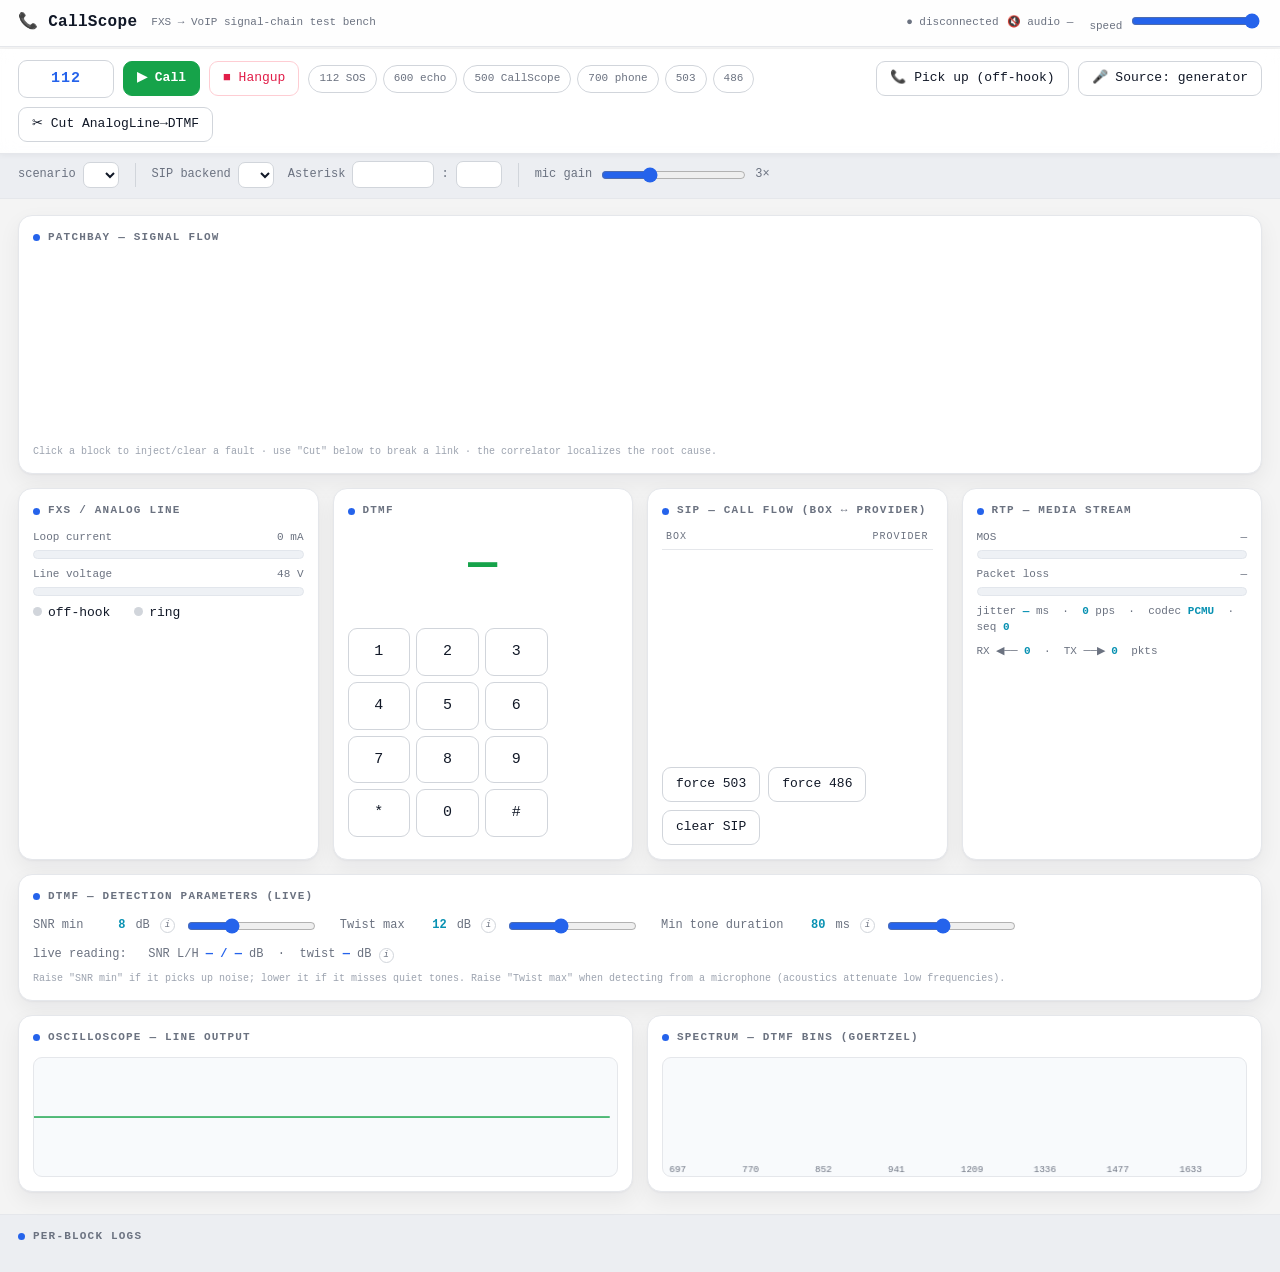
==== frontend/index.html @ cd2bfbfc "Add FastAPI + WebSocket runtime and in-browser dashboard" ====
<!doctype html>
<html lang="en">
<head>
<meta charset="utf-8" />
<meta name="viewport" content="width=device-width, initial-scale=1" />
<title>CallScope — FXS→VoIP Test Bench</title>
<style>
  :root{ /* serv24 palette — light B2B */
    --bg:#f4f4f4; --bg2:#eceef2; --panel:#ffffff; --panel2:#fbfcfd; --line:#e5e7eb;
    --line2:#d1d5db; --txt:#111827; --dim:#6b7280; --accent:#2563eb; --amber:#d97706;
    --red:#e11d48; --cyan:#0891b2; --violet:#7c3aed; --green:#16a34a;
    --glow:0 0 0 3px rgba(37,99,235,.18);
  }
  *{box-sizing:border-box}
  body{margin:0;background:var(--bg);
    color:var(--txt);font:13px/1.45 ui-monospace,Menlo,Consolas,monospace;
    -webkit-font-smoothing:antialiased}
  /* --- header --- */
  header{display:flex;align-items:center;gap:14px;padding:11px 18px;
    background:rgba(255,255,255,.9);backdrop-filter:blur(8px);
    border-bottom:1px solid var(--line);position:sticky;top:0;z-index:40}
  header h1{font-size:16px;margin:0;letter-spacing:.3px;color:var(--txt)}
  header .tag{color:var(--dim);font-size:11px}
  .spacer{flex:1}
  .ctrl{display:flex;gap:8px;align-items:center;flex-wrap:wrap}
  /* --- buttons --- */
  button{background:#fff;color:var(--txt);border:1px solid var(--line2);
    border-radius:9px;padding:7px 13px;cursor:pointer;font:inherit;transition:.15s}
  button:hover{border-color:var(--accent);color:var(--accent);box-shadow:var(--glow);transform:translateY(-1px)}
  button.primary{background:var(--green);border-color:var(--green);color:#fff;font-weight:600}
  button.primary:hover{background:#15803d;border-color:#15803d;color:#fff;box-shadow:0 0 0 3px rgba(22,163,74,.2)}
  button.danger{border-color:#fecdd3;color:var(--red);background:#fff}
  button.danger:hover{background:var(--red);border-color:var(--red);color:#fff;box-shadow:0 0 0 3px rgba(225,29,72,.2)}
  button.on{border-color:var(--red);color:#fff;background:var(--red)}
  /* --- toolbars --- */
  .toolbar{display:flex;align-items:center;gap:9px;flex-wrap:wrap;
    padding:11px 18px;background:rgba(255,255,255,.92);border-bottom:1px solid var(--line);
    position:sticky;top:49px;z-index:35;backdrop-filter:blur(8px);box-shadow:0 1px 6px rgba(17,24,39,.05)}
  .setupbar{display:flex;align-items:center;gap:14px;flex-wrap:wrap;
    padding:8px 18px;border-bottom:1px solid var(--line);background:var(--bg2);color:var(--dim);font-size:12px}
  .dialin{width:96px;background:#fff;border:1px solid var(--line2);border-radius:9px;
    color:var(--accent);font:inherit;font-weight:700;font-size:15px;letter-spacing:1px;text-align:center;padding:7px 8px}
  .dialin:focus{outline:none;border-color:var(--accent);box-shadow:var(--glow)}
  .chips{display:flex;gap:6px;flex-wrap:wrap}
  .chip{padding:5px 10px;font-size:11px;border-radius:20px;background:#fff;
    border:1px solid var(--line2);color:var(--dim)}
  .chip:hover{color:var(--accent);border-color:var(--accent);box-shadow:var(--glow);transform:translateY(-1px)}
  .vsep{width:1px;height:24px;background:var(--line2);margin:0 2px}
  .setupbar label{display:flex;align-items:center;gap:7px}
  .setupbar select,.setupbar input{background:#fff;border:1px solid var(--line2);
    border-radius:7px;color:var(--txt);font:inherit;font-size:12px;padding:4px 7px}
  /* --- layout --- */
  .wrap{display:grid;grid-template-columns:1fr 1fr;gap:14px;padding:16px 18px;max-width:none;margin:0}
  .full{grid-column:1/3}
  /* a half-width grid cell holding two quarter-width cards side by side */
  .duo{display:grid;grid-template-columns:1fr 1fr;gap:14px;align-items:stretch}
  .card{background:var(--panel);border:1px solid var(--line);
    border-radius:14px;padding:14px;box-shadow:0 1px 2px rgba(17,24,39,.04),0 8px 22px rgba(17,24,39,.06)}
  .card:hover{border-color:var(--line2)}
  .card h2{margin:0 0 11px;font-size:11px;text-transform:uppercase;letter-spacing:1.2px;color:var(--dim);
    display:flex;align-items:center;gap:8px}
  .card h2::before{content:"";width:7px;height:7px;border-radius:50%;background:var(--accent)}
  /* patchbay */
  #bay{position:relative;height:180px}
  svg{position:absolute;inset:0;width:100%;height:100%}
  .node{position:absolute;transform:translate(-50%,-50%);width:110px;text-align:center}
  .node .plane{font-size:9px;color:var(--violet);text-transform:uppercase;letter-spacing:1px;margin-top:2px}
  #node-SIP .box{border-color:var(--violet)}
  .node .box{border:1px solid var(--line2);border-radius:11px;padding:11px 6px;
    background:linear-gradient(180deg,#ffffff,#f7f9fc);box-shadow:0 4px 12px rgba(17,24,39,.07);transition:.2s}
  .node .name{font-size:12px;color:var(--txt)}
  .node .dot{width:8px;height:8px;border-radius:50%;background:#c3cad6;display:inline-block;margin-right:6px;vertical-align:middle}
  .node.green .dot{background:var(--green);box-shadow:0 0 0 3px rgba(22,163,74,.18)}
  .node.amber .dot{background:var(--amber);box-shadow:0 0 0 3px rgba(217,119,6,.18)}
  .node.red .dot{background:var(--red);box-shadow:0 0 0 3px rgba(225,29,72,.18)}
  .node.red .box{border-color:var(--red)}
  .node .sub{color:var(--dim);font-size:10px;margin-top:4px;height:12px}
  /* gauges */
  .gauge{margin:8px 0}
  .gauge .lab{display:flex;justify-content:space-between;color:var(--dim);font-size:11px}
  .bar{height:9px;background:#eef1f5;border:1px solid #e2e6ec;border-radius:6px;overflow:hidden;margin-top:4px}
  .bar i{display:block;height:100%;background:linear-gradient(90deg,var(--accent),var(--green));width:0;transition:.1s}
  .led{display:inline-block;width:9px;height:9px;border-radius:50%;background:#d1d5db;margin-right:6px}
  .led.on{background:var(--green);box-shadow:0 0 0 3px rgba(22,163,74,.18)}
  /* keypad */
  .pad{display:grid;grid-template-columns:repeat(3,1fr);gap:6px;max-width:200px}
  .pad button{padding:12px 0;font-size:15px}
  .pad button.lit{border-color:var(--accent);color:var(--accent);background:#eff5ff;box-shadow:var(--glow)}
  .digit{font-size:48px;font-weight:700;text-align:center;color:var(--green);min-height:58px}
  .dialed{text-align:center;color:var(--accent);font-size:15px;min-height:20px;letter-spacing:3px;margin-bottom:8px}
  canvas{width:100%;height:120px;display:block;background:#f8fafc;border:1px solid #e5e7eb;border-radius:9px}
  /* per-block logs */
  .logsfooter{padding:14px 18px 18px;margin-top:6px;border-top:1px solid var(--line);background:var(--bg2)}
  .logsfooter>h2{margin:0 0 10px;font-size:11px;text-transform:uppercase;letter-spacing:1.2px;
    color:var(--dim);display:flex;align-items:center;gap:8px}
  .logsfooter>h2::before{content:"";width:7px;height:7px;border-radius:50%;background:var(--accent)}
  .blogs{display:grid;grid-auto-flow:column;grid-auto-columns:1fr;gap:8px}
  .blog{display:flex;flex-direction:column;background:#fff;border:1px solid var(--line);
    border-radius:9px;padding:7px}
  .blog h3{margin:0 0 5px;font-size:10px;text-transform:uppercase;letter-spacing:.5px;
    color:var(--accent);border-bottom:1px solid var(--line);padding-bottom:4px}
  .blog .body{height:108px;overflow:auto;font-size:10px}
  .blog .row{display:flex;flex-wrap:wrap;gap:4px;padding:2px 0;border-bottom:1px solid #f0f2f5;line-height:1.3}
  .sev-info{color:var(--cyan)} .sev-warn{color:var(--amber)} .sev-error{color:var(--red)}
  .pill{color:var(--dim)}
  input[type=range]{accent-color:var(--accent)}
  .prm{display:flex;flex-direction:column;gap:10px}
  .prm label{display:flex;align-items:center;gap:10px;color:var(--dim);font-size:12px}
  .prm label b{color:var(--cyan);min-width:32px;text-align:right}
  .prm input[type=range]{flex:1}
  .live{margin-top:10px;color:var(--dim);font-size:12px}
  .live b{color:var(--accent)}
  .hint{margin-top:8px;color:#9ca3af;font-size:10px;line-height:1.5}
  .info{display:inline-flex;align-items:center;justify-content:center;width:15px;height:15px;
    flex:0 0 auto;border:1px solid var(--line2);border-radius:50%;color:var(--dim);font-size:9px;
    font-style:italic;cursor:help;position:relative}
  .info:hover{color:var(--accent);border-color:var(--accent)}
  .info:hover::after{content:attr(data-tip);position:absolute;left:22px;top:-6px;width:260px;
    background:#111827;border:1px solid #1f2937;border-radius:8px;padding:9px 11px;
    color:#f3f4f6;font-size:11px;line-height:1.55;font-weight:400;font-style:normal;
    z-index:30;box-shadow:0 10px 28px rgba(17,24,39,.28);white-space:normal}
  .rootcause{margin-top:10px;padding:8px 12px;border-radius:8px;border:1px solid #fecdd3;
    background:rgba(225,29,72,.07);font-size:12px;display:none}
  .rootcause.show{display:block}
  .rootcause b{color:var(--red)}
  .rootcause .cons{color:var(--dim);font-size:11px;margin-top:3px}
  .node .box{cursor:pointer}
  .node.faulted .box{border-color:var(--amber);box-shadow:0 0 0 3px rgba(217,119,6,.18)}
  .node.faulted .sub{color:var(--amber)}
  .fmenu{position:absolute;z-index:50;background:#fff;border:1px solid var(--line2);
    border-radius:8px;padding:6px;min-width:160px;box-shadow:0 10px 30px rgba(17,24,39,.18)}
  .fmenu div{padding:6px 9px;border-radius:6px;cursor:pointer;font-size:12px;color:var(--txt)}
  .fmenu div:hover{background:#eff5ff;color:var(--accent)}
  .fmenu .hdr,.fmenu .hdr:hover{color:var(--dim);font-size:10px;cursor:default;background:none;
    text-transform:uppercase;letter-spacing:1px}
  .cnt{color:var(--amber)}
  .ts{font-family:ui-monospace,monospace;font-size:10px;white-space:nowrap;flex:0 0 auto;opacity:.85}
  .ladhdr{display:flex;justify-content:space-between;color:var(--dim);font-size:10px;
    padding:0 4px;text-transform:uppercase;letter-spacing:1px}
  .ladder{height:210px;overflow:auto;border-top:1px solid var(--line);margin-top:4px;padding-top:6px}
  .ladder .m{margin:5px 0;font-size:12px}
  .ladder .m .dt{font-size:10px;color:var(--dim);opacity:.85;margin-top:1px;font-family:ui-monospace,monospace}
  .ladder .c1{color:var(--dim)} .ladder .c2{color:var(--accent)} .ladder .c45{color:var(--red)}
  .rtpmeta{margin-top:8px;color:var(--dim);font-size:11px}
  .rtpmeta b{color:var(--cyan)}
</style>
</head>
<body>
<header>
  <h1>📞 CallScope</h1><span class="tag">FXS → VoIP signal-chain test bench</span>
  <span class="spacer"></span>
  <div class="ctrl">
    <span class="tag" id="conn">● connecting…</span>
    <span class="tag" id="audio">🔇 audio —</span>
    <span class="tag" id="sipmode"></span>
    <label class="tag">speed <input id="rt" type="range" min="0.1" max="1" step="0.1" value="1"></label>
  </div>
</header>

<div class="toolbar">
  <input id="dialnum" class="dialin" value="112" maxlength="7" title="number to dial — press Enter or Call"
    onkeydown="if(event.key==='Enter')callNumber()">
  <button class="primary" onclick="callNumber()">▶ Call</button>
  <button class="danger" onclick="send({cmd:'hangup'})">■ Hangup</button>
  <div class="chips">
    <button class="chip" onclick="qd('112')">112 SOS</button>
    <button class="chip" onclick="qd('600')">600 echo</button>
    <button class="chip" onclick="qd('500')">500 CallScope</button>
    <button class="chip" onclick="qd('700')">700 phone</button>
    <button class="chip" onclick="qd('503')">503</button>
    <button class="chip" onclick="qd('486')">486</button>
  </div>
  <span class="spacer"></span>
  <button id="hookbtn" onclick="toggleHook()">📞 Pick up (off-hook)</button>
  <button id="micbtn" onclick="toggleMic()">🎤 Source: generator</button>
  <button id="cutbtn" onclick="toggleCut()">✂ Cut AnalogLine→DTMF</button>
</div>

<div class="setupbar">
  <label>scenario
    <select id="scenario" onchange="send({cmd:'set_scenario',args:{name:this.value}})"></select></label>
  <span class="vsep"></span>
  <label>SIP backend
    <select id="sipbackend" onchange="applySipMode()"></select></label>
  <label title="Asterisk host and port the native/baresip backends dial. The bundled container is 127.0.0.1:5062.">Asterisk
    <input id="siphost" size="9" onchange="applySipMode()">:<input id="sipport" size="4" onchange="applySipMode()"></label>
  <span class="vsep"></span>
  <label title="Microphone gain for the live call (mic sent as RTP). Speech is naturally low-level — boost if the far end is too quiet.">mic gain
    <input id="micgain" type="range" min="1" max="8" step="0.5" value="3"
      oninput="send({cmd:'set_mic_gain',args:{value:+this.value}});document.getElementById('micgainv').textContent=this.value+'×'">
    <span id="micgainv">3×</span></label>
</div>

<div class="wrap">
  <div class="card full">
    <h2>Patchbay — signal flow</h2>
    <div id="bay">
      <svg id="edges"></svg>
      <!-- nodes injected -->
    </div>
    <div class="rootcause" id="rootcause"></div>
    <div class="hint">Click a block to inject/clear a fault · use "Cut" below to break a link · the correlator localizes the root cause.</div>
  </div>

  <div class="duo">
    <div class="card">
      <h2>FXS / Analog line</h2>
      <div class="gauge"><div class="lab"><span>Loop current</span><span id="loopv">0 mA</span></div>
        <div class="bar"><i id="loopbar"></i></div></div>
      <div class="gauge"><div class="lab"><span>Line voltage</span><span id="linev">48 V</span></div>
        <div class="bar"><i id="linebar"></i></div></div>
      <div style="margin-top:8px"><span class="led" id="hook"></span>off-hook
        <span class="led" id="ring" style="margin-left:16px"></span>ring</div>
    </div>
    <div class="card">
      <h2>DTMF</h2>
      <div class="digit" id="digit">—</div>
      <div class="dialed" id="dialed"></div>
      <div class="pad" id="pad"></div>
    </div>
  </div>

  <div class="duo">
    <div class="card">
      <h2>SIP — call flow (Box ↔ Provider)</h2>
      <div class="ladhdr"><span>Box</span><span>Provider</span></div>
      <div id="ladder" class="ladder"></div>
      <div class="ctrl" style="margin-top:8px">
        <button onclick="send({cmd:'inject_fault',args:{block:'SIP',type:'sip_503'}})">force 503</button>
        <button onclick="send({cmd:'inject_fault',args:{block:'SIP',type:'sip_486'}})">force 486</button>
        <button onclick="send({cmd:'clear_fault',args:{block:'SIP'}})">clear SIP</button>
      </div>
    </div>
    <div class="card">
      <h2>RTP — media stream</h2>
      <div class="rtpgrid">
        <div class="gauge"><div class="lab"><span>MOS</span><span id="rtp_mos">—</span></div>
          <div class="bar"><i id="rtp_mosbar"></i></div></div>
        <div class="gauge"><div class="lab"><span>Packet loss</span><span id="rtp_loss">—</span></div>
          <div class="bar"><i id="rtp_lossbar" style="background:linear-gradient(90deg,#d97706,#e11d48)"></i></div></div>
        <div class="rtpmeta">jitter <b id="rtp_jit">—</b> ms &nbsp;·&nbsp; <b id="rtp_pps">0</b> pps
          &nbsp;·&nbsp; codec <b id="rtp_pt">PCMU</b> &nbsp;·&nbsp; seq <b id="rtp_seq">0</b></div>
        <div class="rtpmeta" title="RTP packets received from / sent to the far end (downlink / uplink)">
          RX ◀── <b id="rtp_rx">0</b> &nbsp;·&nbsp; TX ──▶ <b id="rtp_tx">0</b> &nbsp;pkts</div>
      </div>
    </div>
  </div>

  <div class="card full">
    <h2>DTMF — detection parameters (live)</h2>
    <div class="prm" style="flex-direction:row;flex-wrap:wrap;gap:22px">
      <label>SNR min <b id="v_snr">8</b> dB
        <span class="info" data-tip="How far each tone must stand out above the background (the mean energy of the other frequency bins), in dB. Higher = ignores more noise but may miss weak tones; lower = catches quiet tones but risks false digits. Tip: read the live SNR of a real tone and set this a few dB below it.">i</span>
        <input id="p_snr" type="range" min="2" max="20" step="0.5" value="8"></label>
      <label>Twist max <b id="v_tw">12</b> dB
        <span class="info" data-tip="Twist = level difference (dB) between the high-group and low-group tone of a DTMF pair. Microphones and small speakers weaken the low tones, so mic input shows high twist. Raise this to tolerate it; too high accepts malformed tones. Network spec ≈ 8 dB.">i</span>
        <input id="p_tw" type="range" min="4" max="24" step="0.5" value="12"></label>
      <label>Min tone duration <b id="v_mt">80</b> ms
        <span class="info" data-tip="How long a tone must stay stable on the SAME digit before it is accepted (ms). Higher rejects brief noise glitches → far fewer false digits, but you must hold each key longer. ~100 ms matches a real dialer; 40 ms is the ITU receiver floor.">i</span>
        <input id="p_mt" type="range" min="20" max="160" step="10" value="80"></label>
    </div>
    <div class="live">live reading: &nbsp; SNR L/H <b id="l_snr">— / —</b> dB
      &nbsp;·&nbsp; twist <b id="l_tw">—</b> dB
      <span class="info" data-tip="Live measurement of the current window. SNR L/H = how far the low- and high-group peaks rise above the background. twist = level imbalance between them. Use these numbers to choose the thresholds above.">i</span></div>
    <div class="hint">Raise "SNR min" if it picks up noise; lower it if it misses quiet tones.
      Raise "Twist max" when detecting from a microphone (acoustics attenuate low frequencies).</div>
  </div>

  <div class="card">
    <h2>Oscilloscope — line output</h2>
    <canvas id="scope" width="560" height="120"></canvas>
  </div>

  <div class="card">
    <h2>Spectrum — DTMF bins (Goertzel)</h2>
    <canvas id="spec" width="560" height="120"></canvas>
  </div>

</div>

<div class="logsfooter">
  <h2>Per-block logs</h2>
  <div id="blogs" class="blogs"></div>
</div>

<script>
// topology comes from the backend (hello.topology) — nothing hard-wired here
let NODES=[], POS={}, MEDIA_EDGES=[], CTRL_EDGES=[];
const KEYS=["1","2","3","4","5","6","7","8","9","*","0","#"];
const LOWF=[697,770,852,941], HIGHF=[1209,1336,1477,1633], FREQS=[...LOWF,...HIGHF];

let ws, cut=false;
let edgeAct={};
let spectrum={}; FREQS.forEach(f=>spectrum[f]=0);
let scopeWave=new Array(80).fill(0);

// build keypad
const pad=document.getElementById('pad');
KEYS.forEach(k=>{const b=document.createElement('button');b.textContent=k;b.dataset.k=k;
  b.onclick=()=>send({cmd:'press_digit',args:{digit:k}});pad.appendChild(b);});

// build the two-plane patchbay + per-block logs from the backend topology (once)
const bay=document.getElementById('bay');
const blogs=document.getElementById('blogs');
let builtPatchbay=false;
function buildPatchbay(topo){
  if(builtPatchbay||!topo)return; builtPatchbay=true;
  NODES=topo.nodes.map(n=>n.name);
  POS={}; topo.nodes.forEach(n=>POS[n.name]={x:n.x,y:n.y,plane:n.plane});
  MEDIA_EDGES=topo.media_edges.map(e=>[e.from,e.to,e.drive]);
  CTRL_EDGES=topo.ctrl_edges.map(e=>[e.from,e.to,e.drive]);
  edgeAct={}; [...MEDIA_EDGES,...CTRL_EDGES].forEach(([a,b,d])=>{if(d&&!edgeAct[d])edgeAct[d]={level:0,phase:0,connected:true};});
  topo.nodes.forEach(n=>{const d=document.createElement('div');d.className='node green';d.id='node-'+n.name;
    d.style.left=(n.x*100)+'%'; d.style.top=(n.y*100)+'%';
    const tag=n.plane==='control'?'<div class="plane">control</div>':'';
    d.innerHTML=`<div class="box"><span class="dot"></span><span class="name">${n.name}</span></div>${tag}<div class="sub" id="sub-${n.name}"></div>`;
    bay.appendChild(d); d.querySelector('.box').onclick=(ev)=>openFaultMenu(n.name,ev);});
  NODES.forEach(n=>{const c=document.createElement('div');c.className='blog';
    c.innerHTML=`<h3>${n}</h3><div class="body" id="blog-${n}"></div>`;blogs.appendChild(c);});
}
let curWall=null;                       // wall-clock (epoch s) of the event being handled
function fmtTime(w){
  const d=w?new Date(w*1000):new Date(), p=(n,l=2)=>String(n).padStart(l,'0');
  return p(d.getHours())+':'+p(d.getMinutes())+':'+p(d.getSeconds())+'.'+p(d.getMilliseconds(),3);
}
function routeBlock(b){return b && b.indexOf('→')>=0 ? b.split('→')[0] : b;}
function blockLog(block,code,msg,sev){
  const body=document.getElementById('blog-'+routeBlock(block));
  if(!body)return;
  const r=document.createElement('div');r.className='row';
  r.innerHTML=`<span class="pill ts">${fmtTime(curWall)}</span>`+
    `<span class="sev-${sev||'info'}">${code}</span><span>${msg||''}</span>`;
  body.prepend(r);                       // every event is its own timestamped line — no collapsing
  while(body.children.length>200)body.removeChild(body.lastChild);
}

// --- fault injection menu ---  (labels come from the backend per block)
let blockFaults={}, activeFaults={}, faultLabel={};
function openFaultMenu(block,ev){
  closeFaultMenu();
  const list=blockFaults[block]||[];
  const m=document.createElement('div');m.className='fmenu';m.id='fmenu';
  let html=`<div class="hdr">${block} — inject fault</div>`;
  if(!list.length)html+=`<div class="hdr">no faults for this block</div>`;
  list.forEach(f=>html+=`<div data-f="${f.type}">${f.label}</div>`);
  html+=`<div data-f="__clear" style="color:var(--accent)">✓ clear fault</div>`;
  m.innerHTML=html;
  m.style.left=Math.min(ev.pageX,innerWidth-180)+'px';m.style.top=ev.pageY+'px';
  document.body.appendChild(m);
  m.querySelectorAll('[data-f]').forEach(el=>el.onclick=()=>{
    const f=el.dataset.f;
    if(f==='__clear')send({cmd:'clear_fault',args:{block}});
    else send({cmd:'inject_fault',args:{block,type:f}});
    closeFaultMenu();});
  ev.stopPropagation();
}
function closeFaultMenu(){const m=document.getElementById('fmenu');if(m)m.remove();}
document.addEventListener('click',closeFaultMenu);

function updateFaultBadges(){NODES.forEach(n=>{const el=document.getElementById('node-'+n);if(!el)return;
  el.classList.toggle('faulted',!!activeFaults[n]);
  const sub=document.getElementById('sub-'+n);
  if(sub)sub.textContent=activeFaults[n]?('⚠ '+(faultLabel[activeFaults[n]]||activeFaults[n])):'';});}

// --- SIP ladder + RTP ---
function appendSip(m){
  const lad=document.getElementById('ladder');
  if(m.code==='INVITE'&&!/authenticated/.test(m.label))lad.innerHTML=''; // new call -> reset (not the auth retry)
  const cls=/^2/.test(m.code)?'c2':(/^[45]/.test(m.code)?'c45':'c1');
  const r=document.createElement('div');r.className='m';
  r.style.textAlign=m.dir==='out'?'left':'right';
  const a=m.dir==='out'?'──▶':'◀──';
  const head=m.dir==='out'?'Box '+a+' ':' '+a+' Provider';
  const det=m.detail?`<div class="dt">${String(m.detail).replace(/</g,'&lt;').replace(/>/g,'&gt;')}</div>`:'';
  r.innerHTML=`<span class="${cls}">${head} <b>${m.label}</b></span>${det}`;
  lad.appendChild(r);lad.scrollTop=lad.scrollHeight;
}
function updateRtp(s){
  if(!s)return;
  const mos=s.mos, loss=s.loss_pct||0;
  document.getElementById('rtp_mos').textContent=(mos==null||!s.audio)?'—':mos.toFixed(2);
  const mb=document.getElementById('rtp_mosbar');
  mb.style.width=(mos&&s.audio)?(mos/4.4*100)+'%':'0%';
  mb.style.background=mos>=4?'linear-gradient(90deg,#2563eb,#16a34a)':(mos>=3.5?'#d97706':'#e11d48');
  document.getElementById('rtp_loss').textContent=s.audio?loss.toFixed(1)+'%':'—';
  document.getElementById('rtp_lossbar').style.width=Math.min(loss*5,100)+'%';
  document.getElementById('rtp_jit').textContent=s.audio?(s.jitter_ms||0).toFixed(0):'—';
  document.getElementById('rtp_pps').textContent=s.pps||0;
  document.getElementById('rtp_pt').textContent=s.pt===0?'PCMU':s.pt;
  document.getElementById('rtp_seq').textContent=s.seq||0;
  const rx=document.getElementById('rtp_rx'),tx=document.getElementById('rtp_tx');
  if(rx)rx.textContent=s.received||0; if(tx)tx.textContent=s.sent||0;
}

function updateRootcause(d){const el=document.getElementById('rootcause');
  if(!d||d.cleared){el.classList.remove('show');el.innerHTML='';return;}
  el.classList.add('show');
  el.innerHTML=`<b>ROOT CAUSE</b> — ${d.root_block}: ${d.summary}`+
    (d.consequences&&d.consequences.length?`<div class="cons">downstream: ${d.consequences.join(', ')}</div>`:'');}

function drawEdges(){
  const svg=document.getElementById('edges');const W=bay.clientWidth,H=bay.clientHeight;
  const X=n=>POS[n].x*W, Y=n=>POS[n].y*H;
  let s='';
  // media plane (solid, animated tokens)
  MEDIA_EDGES.forEach(([a,b,ek])=>{
    const e=edgeAct[ek]||{connected:true,level:0,phase:0};
    const x1=X(a),y1=Y(a),x2=X(b),y2=Y(b);
    const col=!e.connected?'#e11d48':(e.level>0.02?'#16a34a':'#cbd5e1');
    s+=`<line x1="${x1}" y1="${y1}" x2="${x2}" y2="${y2}" stroke="${col}" stroke-width="3" ${!e.connected?'stroke-dasharray="5 5"':''}/>`;
    if(e.connected&&e.level>0.02){
      const t1=(e.phase)%1,t2=(e.phase+0.5)%1;
      s+=`<circle cx="${x1+(x2-x1)*t1}" cy="${y1+(y2-y1)*t1}" r="4" fill="#16a34a"/>`;
      s+=`<circle cx="${x1+(x2-x1)*t2}" cy="${y1+(y2-y1)*t2}" r="3" fill="#2563eb" opacity="0.6"/>`;
    }
  });
  // control plane (dashed, violet when signaling/media active)
  CTRL_EDGES.forEach(([a,b,ek])=>{
    const e=edgeAct[ek]||{level:0};
    const x1=X(a),y1=Y(a),x2=X(b),y2=Y(b);
    const col=e.level>0.02?'#7c3aed':'#cbd5e1';
    s+=`<line x1="${x1}" y1="${y1}" x2="${x2}" y2="${y2}" stroke="${col}" stroke-width="1.5" stroke-dasharray="4 4"/>`;
  });
  svg.innerHTML=s;
}

function setNode(name,state,health){const el=document.getElementById('node-'+name);
  if(!el)return;el.className='node '+health+(activeFaults[name]?' faulted':'');}

function logRow(t,code,block,sev,msg){
  const log=document.getElementById('log');
  if(!log)return;
  const r=document.createElement('div');r.className='row';
  r.innerHTML=`<span class="pill ts">${fmtTime(curWall)}</span>`+
    `<span class="pill" title="engine clock">${(t||0).toFixed(2)}s</span>`+
    `<span class="sev-${sev}">${code}</span><span class="pill">${block}</span><span>${msg||''}</span>`;
  log.prepend(r);                        // one line per event — no collapsing
  while(log.children.length>300)log.removeChild(log.lastChild);
}

let audioStatus={input:false,output:false};
function onMsg(env){
  const {ch,t,data,wall}=env;
  curWall=wall||null;                    // real timestamp for any log line this event produces
  if(ch==='reload'){location.reload();return;}
  if(ch==='hello'){buildPatchbay(data.topology);initScenarios(data.scenarios,data.scenario);
    initSipBackend(data.sip_modes,data.requested_sip_mode,data.sip_host,data.sip_port);
    const sm=document.getElementById('sipmode');if(sm){const _m={native:'🟢 NATIVE (own SIP/RTP → Asterisk)',live:'🟢 LIVE (baresip → Asterisk)'};sm.textContent='SIP: '+(_m[data.sip_mode]||'sim')+(data.sip_error?(' ('+data.sip_error+')'):'');}
    audioStatus=data.audio||{};updateAudioTag();initParams(data.dtmf_params||{});
    blockFaults=data.block_faults||{};activeFaults=data.active_faults||{};
    faultLabel={};Object.values(blockFaults).forEach(l=>l.forEach(f=>faultLabel[f.type]=f.label));
    updateFaultBadges();}
  else if(ch==='dtmfinfo'){updateLive(data);}
  else if(ch==='faultstate'){if(data.fault)activeFaults[data.block]=data.fault;
    else delete activeFaults[data.block];updateFaultBadges();}
  else if(ch==='rootcause'){updateRootcause(data);}
  else if(ch==='dialed'){const el=document.getElementById('dialed');
    if(data.calling){el.textContent='📞 calling '+data.calling+'…';blockLog('Dialer','DIAL','calling '+data.calling);}
    else el.textContent=data.number?('dialing: '+data.number):'';}
  else if(ch==='source'){syncSource(data.mode);blockLog('Dialer','SOURCE',data.mode);}
  else if(ch==='hook'){syncHook(data.offhook);
    blockLog('Dialer','HOOK',data.offhook?'off-hook (line seized)':'on-hook');}
  else if(ch==='sip'){appendSip(data);
    blockLog('SIP',data.code,data.label,/^[45]/.test(data.code)?'error':'info');}
  else if(ch==='rtp'){updateRtp(data);}
  else if(ch==='state'){setNode(data.node,data.state,data.health);}
  else if(ch==='flow'){const e=edgeAct[data.edge];if(e){e.connected=data.active||e.connected;
    e.level=data.active?data.level||0.3:0; if(data.active===false)e.level=0;}}
  else if(ch==='patchstate'){const e=edgeAct[data.edge];if(e)e.connected=data.connected;}
  else if(ch==='spectrum'){spectrum=data.bins;}
  else if(ch==='scope'){scopeWave=data.wave;}
  else if(ch==='fxs'){updateFxs(data);}
  else if(ch==='diag'){
    if(data.active===false)return;   // a 'cleared' signal for the correlator — not a problem
    if(data.code==='DTMF_DETECTED'){const d=data.measured.digit;showDigit(d);litKey(d);}
    blockLog(data.block,data.code,data.message,data.severity);
  }
}

function updateFxs(m){
  const loop=m.loop_mA||0, v=m.line_voltage||48, off=m.offhook;
  document.getElementById('loopv').textContent=loop.toFixed(0)+' mA';
  document.getElementById('loopbar').style.width=Math.min(loop/30*100,100)+'%';
  document.getElementById('linev').textContent=v.toFixed(0)+' V';
  document.getElementById('linebar').style.width=(v/48*100)+'%';
  document.getElementById('hook').classList.toggle('on',!!off);
}

function litKey(k){const b=[...pad.children].find(x=>x.dataset.k===k);if(!b)return;
  b.classList.add('lit');setTimeout(()=>b.classList.remove('lit'),300);}

let digitTimer=null;
function showDigit(d){const el=document.getElementById('digit');el.textContent=d;
  if(digitTimer)clearTimeout(digitTimer);
  digitTimer=setTimeout(()=>{el.textContent='—';},1500);}

// scope + spectrum render
function render(){
  // edges: advance phase
  Object.keys(edgeAct).forEach(k=>{const a=edgeAct[k];if(a.connected&&a.level>0.02)a.phase=(a.phase+0.03)%1;a.level*=0.96;});
  drawEdges();
  // scope
  const sc=document.getElementById('scope'),g=sc.getContext('2d');
  g.clearRect(0,0,sc.width,sc.height);g.strokeStyle='#16a34a';g.lineWidth=1.5;g.beginPath();
  const mid=sc.height/2;scopeWave.forEach((y,i)=>{const x=i/scopeWave.length*sc.width;
    const yy=mid-y*mid*0.9;i?g.lineTo(x,yy):g.moveTo(x,yy);});g.stroke();
  // spectrum
  const sp=document.getElementById('spec'),h=sp.getContext('2d');h.clearRect(0,0,sp.width,sp.height);
  const vals=FREQS.map(f=>spectrum[f]||0);const mx=Math.max(...vals,1e-6);
  const bw=sp.width/FREQS.length;
  FREQS.forEach((f,i)=>{const v=(spectrum[f]||0)/mx;const bh=v*(sp.height-22);
    h.fillStyle=v>0.5?'#16a34a':(i<4?'#2563eb':'#7c3aed');
    h.fillRect(i*bw+6,sp.height-bh-16,bw-12,bh);
    h.fillStyle='#6b7280';h.font='9px monospace';h.fillText(f,i*bw+6,sp.height-4);});
  requestAnimationFrame(render);
}
requestAnimationFrame(render);

function initScenarios(list,current){const sel=document.getElementById('scenario');if(!sel||!list)return;
  sel.innerHTML=list.map(s=>`<option value="${s.id}"${s.id===current?' selected':''}>${s.title}</option>`).join('');}
const SIP_BACKEND_LABELS={sim:'Simulated (no network)',native:'Native (own SIP/RTP)',live:'baresip (external client)'};
function initSipBackend(list,current,host,port){const sel=document.getElementById('sipbackend');if(!sel||!list)return;
  sel.innerHTML=list.map(m=>`<option value="${m}"${m===current?' selected':''}>${SIP_BACKEND_LABELS[m]||m}</option>`).join('');
  const h=document.getElementById('siphost'),p=document.getElementById('sipport');
  if(h&&host!=null)h.value=host; if(p&&port!=null)p.value=port;}
function applySipMode(){const m=document.getElementById('sipbackend').value,
    h=document.getElementById('siphost').value, p=document.getElementById('sipport').value;
  send({cmd:'set_sip_mode',args:{mode:m,host:h,port:p}});}
function send(m){if(ws&&ws.readyState===1)ws.send(JSON.stringify(m));}
function callNumber(){const n=(document.getElementById('dialnum').value||'').trim();
  if(n)send({cmd:'start_call',args:{number:n}});}
function qd(n){document.getElementById('dialnum').value=n;callNumber();}
function toggleCut(){cut=!cut;document.getElementById('cutbtn').classList.toggle('on',cut);
  send({cmd:'cut_patch',args:{src:'AnalogLine',dst:'DTMF'}});}

let micOn=false;
function updateAudioTag(){const a=audioStatus;
  document.getElementById('audio').textContent=
    (a.output?'🔊':'🔇')+' out '+(a.input?'🎤 in':'no-mic');
  document.getElementById('micbtn').disabled=!a.input;}
function toggleMic(){if(!audioStatus.input)return;micOn=!micOn;
  document.getElementById('micbtn').textContent='🎤 Source: '+(micOn?'MIC':'generator');
  document.getElementById('micbtn').classList.toggle('on',micOn);
  send({cmd:'set_source',args:{mode:micOn?'mic':'gen'}});}
function syncSource(mode){micOn=(mode==='mic');
  document.getElementById('micbtn').textContent='🎤 Source: '+(micOn?'MIC':'generator');
  document.getElementById('micbtn').classList.toggle('on',micOn);}

let hookOn=false;
function toggleHook(){hookOn=!hookOn;send({cmd:'set_hook',args:{offhook:hookOn}});}
function syncHook(off){hookOn=!!off;
  const b=document.getElementById('hookbtn');
  b.textContent=hookOn?'📞 Hang up (on-hook)':'📞 Pick up (off-hook)';
  b.classList.toggle('on',hookOn);}
document.getElementById('rt').oninput=e=>send({cmd:'set_rt_factor',args:{value:+e.target.value}});

// --- DTMF detection parameters ---
const PMAP={p_snr:["snr_min_db","v_snr"],p_tw:["twist_max_db","v_tw"],p_mt:["min_tone_ms","v_mt"]};
function initParams(p){
  if(p.snr_min_db!=null){document.getElementById('p_snr').value=p.snr_min_db;document.getElementById('v_snr').textContent=p.snr_min_db;}
  if(p.twist_max_db!=null){document.getElementById('p_tw').value=p.twist_max_db;document.getElementById('v_tw').textContent=p.twist_max_db;}
  if(p.min_tone_ms!=null){document.getElementById('p_mt').value=p.min_tone_ms;document.getElementById('v_mt').textContent=p.min_tone_ms;}
}
Object.entries(PMAP).forEach(([id,[name,lab]])=>{
  document.getElementById(id).oninput=e=>{const v=+e.target.value;
    document.getElementById(lab).textContent=v;
    send({cmd:'set_dtmf_param',args:{name,value:v}});};
});
function fmt(x){return (x==null||isNaN(x))?'—':(+x).toFixed(1);}
function updateLive(d){
  document.getElementById('l_snr').textContent=fmt(d.snr_low)+' / '+fmt(d.snr_high);
  document.getElementById('l_tw').textContent=fmt(d.twist_dB);
}

function connect(){
  ws=new WebSocket(`ws://${location.host}/ws`);
  ws.onopen=()=>document.getElementById('conn').textContent='● connected';
  ws.onclose=()=>{document.getElementById('conn').textContent='● disconnected';setTimeout(connect,1000);};
  ws.onmessage=ev=>onMsg(JSON.parse(ev.data));
}
connect();
</script>
</body>
</html>
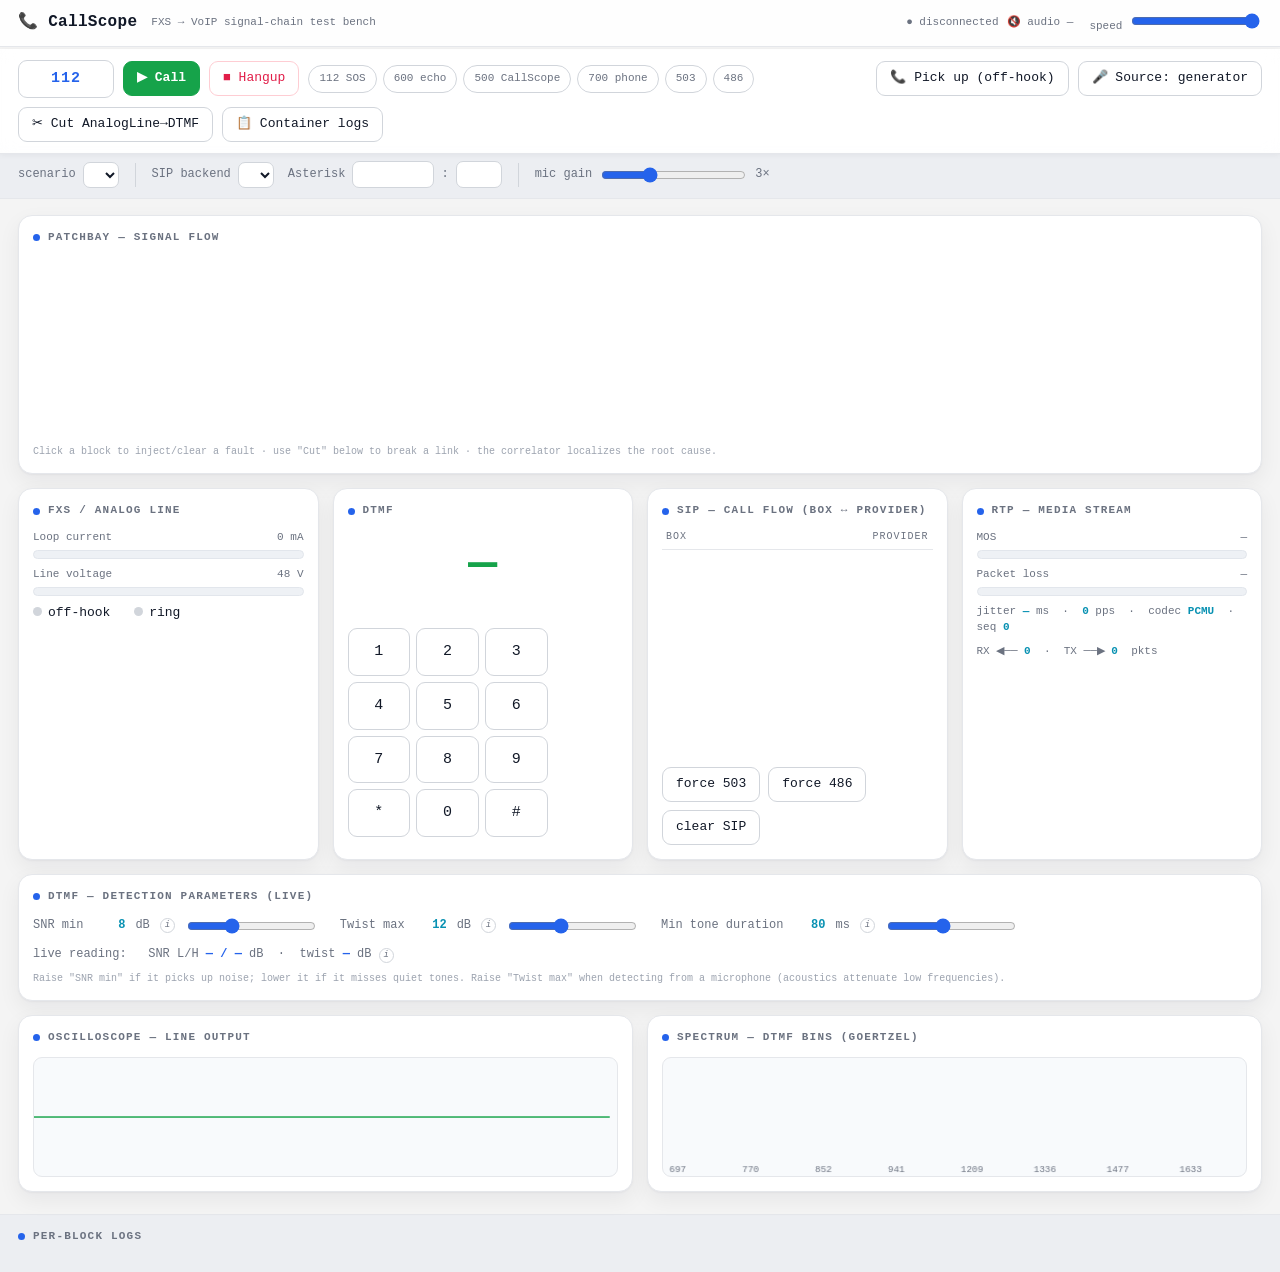
==== commit e0e63e9e: "Add a container-logs drawer (Asterisk + baresip) to the dashboard" ====
--- a/frontend/index.html
+++ b/frontend/index.html
@@ -143,6 +143,18 @@
   .ladder .c1{color:var(--dim)} .ladder .c2{color:var(--accent)} .ladder .c45{color:var(--red)}
   .rtpmeta{margin-top:8px;color:var(--dim);font-size:11px}
   .rtpmeta b{color:var(--cyan)}
+  /* floating container-logs drawer (fixed, does not affect the dashboard layout) */
+  .logsdrawer{position:fixed;left:0;right:0;bottom:0;z-index:60;height:42vh;display:none;
+    flex-direction:column;background:var(--panel);border-top:2px solid var(--accent);
+    box-shadow:0 -8px 30px rgba(17,24,39,.22)}
+  .logsdrawer.show{display:flex}
+  .logshdr{display:flex;align-items:center;gap:10px;padding:8px 16px;border-bottom:1px solid var(--line);font-size:12px}
+  .logsbody{flex:1;display:grid;grid-template-columns:1fr 1fr;gap:1px;background:var(--line);overflow:hidden}
+  .logcol{display:flex;flex-direction:column;background:var(--panel2);overflow:hidden}
+  .logcol h4{margin:0;padding:6px 12px;font-size:11px;text-transform:uppercase;letter-spacing:.5px;
+    color:var(--dim);border-bottom:1px solid var(--line);display:flex;gap:8px;align-items:center}
+  .logcol pre{margin:0;flex:1;overflow:auto;padding:8px 12px;font:11px/1.4 ui-monospace,monospace;
+    color:var(--txt);white-space:pre-wrap;word-break:break-word}
 </style>
 </head>
 <body>
@@ -174,6 +186,21 @@
   <button id="hookbtn" onclick="toggleHook()">📞 Pick up (off-hook)</button>
   <button id="micbtn" onclick="toggleMic()">🎤 Source: generator</button>
   <button id="cutbtn" onclick="toggleCut()">✂ Cut AnalogLine→DTMF</button>
+  <button id="logsbtn" onclick="toggleLogs()">📋 Container logs</button>
+</div>
+
+<!-- floating logs drawer: position:fixed, so it never changes the dashboard layout -->
+<div id="logsdrawer" class="logsdrawer">
+  <div class="logshdr">
+    <b>Container logs</b>
+    <span class="tag" id="logsstatus"></span>
+    <span class="spacer"></span>
+    <button onclick="toggleLogs()">✕ close</button>
+  </div>
+  <div class="logsbody">
+    <div class="logcol"><h4>Asterisk <span class="pill">callscope-asterisk</span></h4><pre id="log-asterisk"></pre></div>
+    <div class="logcol"><h4>baresip <span class="pill">callscope-baresip</span></h4><pre id="log-baresip"></pre></div>
+  </div>
 </div>
 
 <div class="setupbar">
@@ -303,8 +330,11 @@
 const bay=document.getElementById('bay');
 const blogs=document.getElementById('blogs');
 let builtPatchbay=false;
-function buildPatchbay(topo){
+function buildPatchbay(topo,sipMode){
   if(builtPatchbay||!topo)return; builtPatchbay=true;
+  const live=(sipMode==='native'||sipMode==='live');
+  // in a live call the gateway IS Asterisk — relabel it (internal name stays "Gateway")
+  const labelOf=n=>(n.name==='Gateway'&&live)?'Asterisk':n.name;
   NODES=topo.nodes.map(n=>n.name);
   POS={}; topo.nodes.forEach(n=>POS[n.name]={x:n.x,y:n.y,plane:n.plane});
   MEDIA_EDGES=topo.media_edges.map(e=>[e.from,e.to,e.drive]);
@@ -313,7 +343,7 @@
   topo.nodes.forEach(n=>{const d=document.createElement('div');d.className='node green';d.id='node-'+n.name;
     d.style.left=(n.x*100)+'%'; d.style.top=(n.y*100)+'%';
     const tag=n.plane==='control'?'<div class="plane">control</div>':'';
-    d.innerHTML=`<div class="box"><span class="dot"></span><span class="name">${n.name}</span></div>${tag}<div class="sub" id="sub-${n.name}"></div>`;
+    d.innerHTML=`<div class="box"><span class="dot"></span><span class="name">${labelOf(n)}</span></div>${tag}<div class="sub" id="sub-${n.name}"></div>`;
     bay.appendChild(d); d.querySelector('.box').onclick=(ev)=>openFaultMenu(n.name,ev);});
   NODES.forEach(n=>{const c=document.createElement('div');c.className='blog';
     c.innerHTML=`<h3>${n}</h3><div class="body" id="blog-${n}"></div>`;blogs.appendChild(c);});
@@ -443,7 +473,7 @@
   const {ch,t,data,wall}=env;
   curWall=wall||null;                    // real timestamp for any log line this event produces
   if(ch==='reload'){location.reload();return;}
-  if(ch==='hello'){buildPatchbay(data.topology);initScenarios(data.scenarios,data.scenario);
+  if(ch==='hello'){buildPatchbay(data.topology,data.sip_mode);initScenarios(data.scenarios,data.scenario);
     initSipBackend(data.sip_modes,data.requested_sip_mode,data.sip_host,data.sip_port);
     const sm=document.getElementById('sipmode');if(sm){const _m={native:'🟢 NATIVE (own SIP/RTP → Asterisk)',live:'🟢 LIVE (baresip → Asterisk)'};sm.textContent='SIP: '+(_m[data.sip_mode]||'sim')+(data.sip_error?(' ('+data.sip_error+')'):'');}
     audioStatus=data.audio||{};updateAudioTag();initParams(data.dtmf_params||{});
@@ -463,6 +493,12 @@
   else if(ch==='sip'){appendSip(data);
     blockLog('SIP',data.code,data.label,/^[45]/.test(data.code)?'error':'info');}
   else if(ch==='rtp'){updateRtp(data);}
+  else if(ch==='logs'){
+    const a=document.getElementById('log-asterisk'),b=document.getElementById('log-baresip');
+    if(a){a.textContent=data.asterisk||'';a.scrollTop=a.scrollHeight;}
+    if(b){b.textContent=data.baresip||'';b.scrollTop=b.scrollHeight;}
+    const s=document.getElementById('logsstatus');if(s)s.textContent='updated '+fmtTime(curWall);
+  }
   else if(ch==='state'){setNode(data.node,data.state,data.health);}
   else if(ch==='flow'){const e=edgeAct[data.edge];if(e){e.connected=data.active||e.connected;
     e.level=data.active?data.level||0.3:0; if(data.active===false)e.level=0;}}
@@ -530,6 +566,14 @@
 function callNumber(){const n=(document.getElementById('dialnum').value||'').trim();
   if(n)send({cmd:'start_call',args:{number:n}});}
 function qd(n){document.getElementById('dialnum').value=n;callNumber();}
+let logsTimer=null;
+function fetchLogs(){const s=document.getElementById('logsstatus');if(s)s.textContent='⟳ refreshing…';send({cmd:'get_logs'});}
+function toggleLogs(){
+  const d=document.getElementById('logsdrawer');const open=d.classList.toggle('show');
+  document.getElementById('logsbtn').classList.toggle('on',open);
+  if(open){fetchLogs();logsTimer=setInterval(fetchLogs,2000);}
+  else{clearInterval(logsTimer);logsTimer=null;}
+}
 function toggleCut(){cut=!cut;document.getElementById('cutbtn').classList.toggle('on',cut);
   send({cmd:'cut_patch',args:{src:'AnalogLine',dst:'DTMF'}});}
 
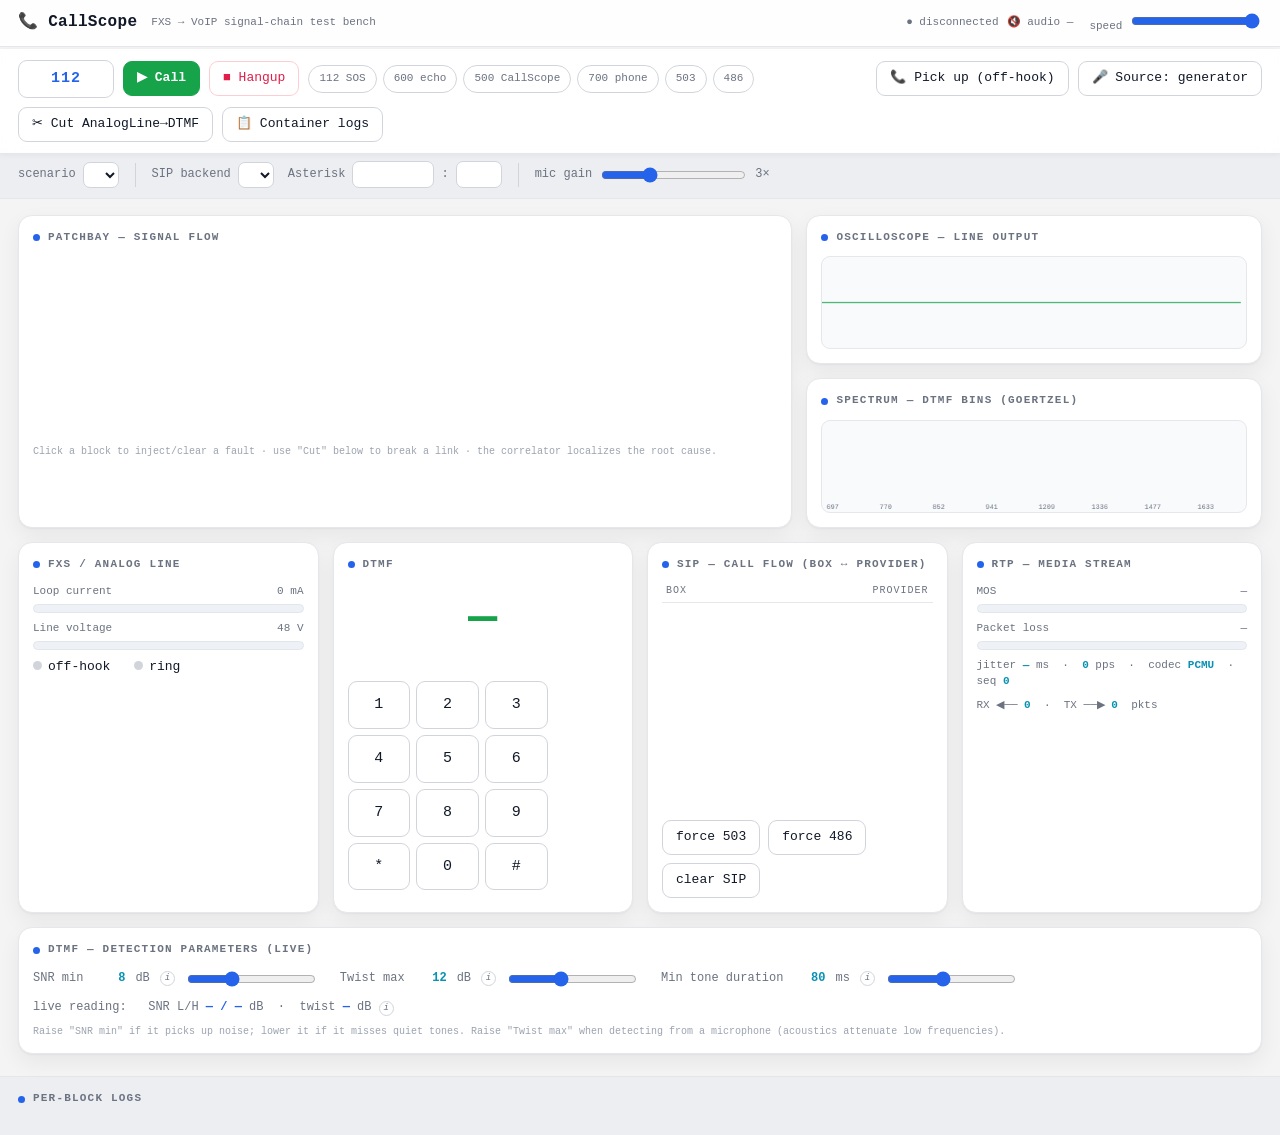
==== commit 5131824c: "Dashboard: place oscilloscope + spectrum beside a narrower patchbay The patchbay signal-flow panel w" ====
--- a/frontend/index.html
+++ b/frontend/index.html
@@ -54,6 +54,11 @@
   .full{grid-column:1/3}
   /* a half-width grid cell holding two quarter-width cards side by side */
   .duo{display:grid;grid-template-columns:1fr 1fr;gap:14px;align-items:stretch}
+  /* patchbay on the left, oscilloscope + spectrum stacked beside it on the right */
+  .bayrow{grid-column:1/3;display:grid;grid-template-columns:1.7fr 1fr;gap:14px;align-items:stretch}
+  .scopes{display:grid;grid-template-rows:1fr 1fr;gap:14px;min-width:0}
+  .scopes .card{display:flex;flex-direction:column;min-height:0}
+  .scopes canvas{flex:1;height:auto;min-height:84px}
   .card{background:var(--panel);border:1px solid var(--line);
     border-radius:14px;padding:14px;box-shadow:0 1px 2px rgba(17,24,39,.04),0 8px 22px rgba(17,24,39,.06)}
   .card:hover{border-color:var(--line2)}
@@ -219,14 +224,26 @@
 </div>
 
 <div class="wrap">
-  <div class="card full">
-    <h2>Patchbay — signal flow</h2>
-    <div id="bay">
-      <svg id="edges"></svg>
-      <!-- nodes injected -->
+  <div class="bayrow">
+    <div class="card">
+      <h2>Patchbay — signal flow</h2>
+      <div id="bay">
+        <svg id="edges"></svg>
+        <!-- nodes injected -->
+      </div>
+      <div class="rootcause" id="rootcause"></div>
+      <div class="hint">Click a block to inject/clear a fault · use "Cut" below to break a link · the correlator localizes the root cause.</div>
     </div>
-    <div class="rootcause" id="rootcause"></div>
-    <div class="hint">Click a block to inject/clear a fault · use "Cut" below to break a link · the correlator localizes the root cause.</div>
+    <div class="scopes">
+      <div class="card">
+        <h2>Oscilloscope — line output</h2>
+        <canvas id="scope" width="560" height="120"></canvas>
+      </div>
+      <div class="card">
+        <h2>Spectrum — DTMF bins (Goertzel)</h2>
+        <canvas id="spec" width="560" height="120"></canvas>
+      </div>
+    </div>
   </div>
 
   <div class="duo">
@@ -293,15 +310,6 @@
       Raise "Twist max" when detecting from a microphone (acoustics attenuate low frequencies).</div>
   </div>
 
-  <div class="card">
-    <h2>Oscilloscope — line output</h2>
-    <canvas id="scope" width="560" height="120"></canvas>
-  </div>
-
-  <div class="card">
-    <h2>Spectrum — DTMF bins (Goertzel)</h2>
-    <canvas id="spec" width="560" height="120"></canvas>
-  </div>
 
 </div>
 
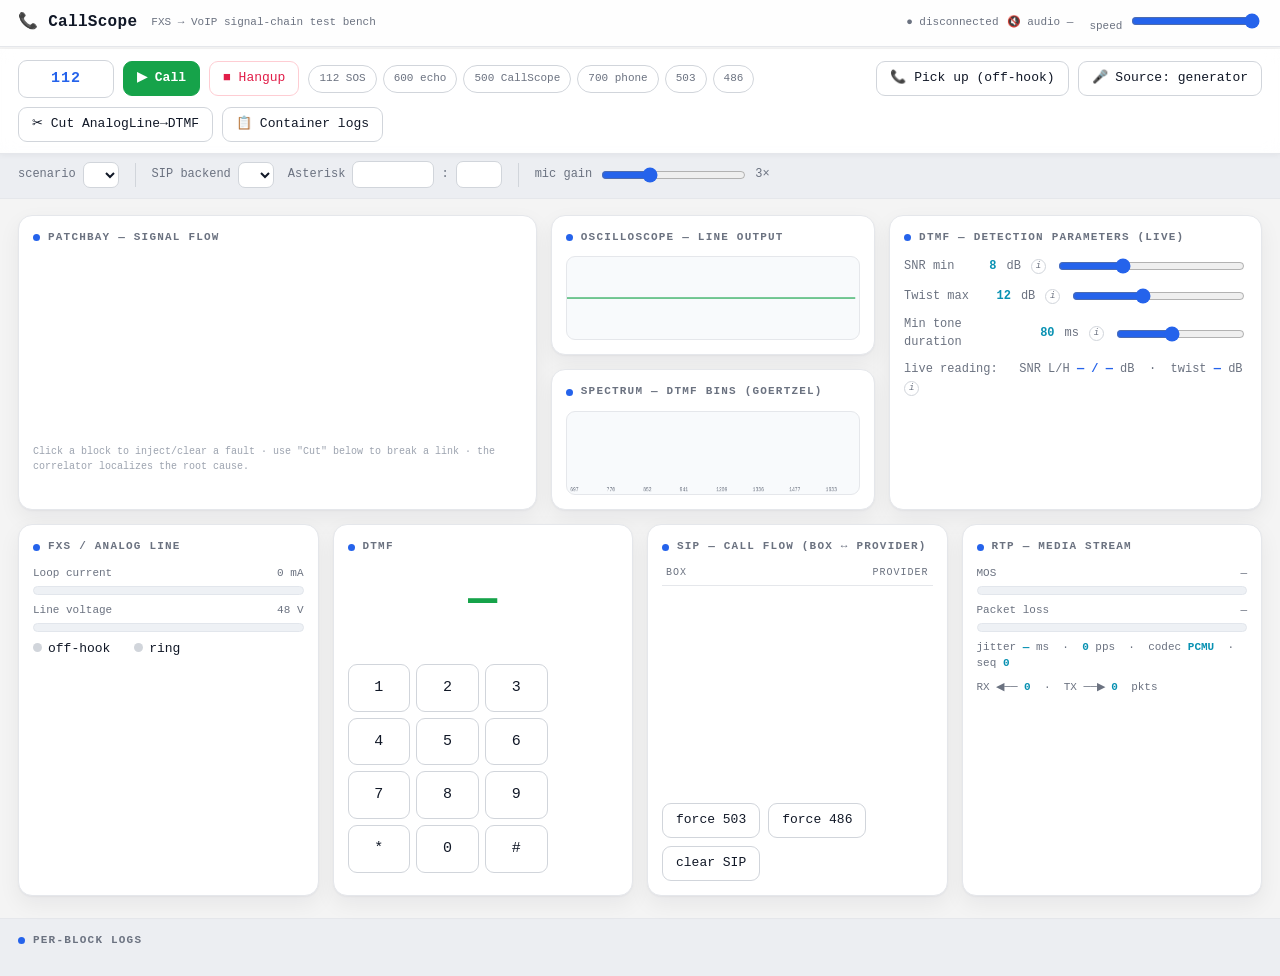
==== commit 3e4861ec: "Dashboard: DTMF detection parameters as the 3rd top-row window Move the DTMF detection-parameters pa" ====
--- a/frontend/index.html
+++ b/frontend/index.html
@@ -55,7 +55,7 @@
   /* a half-width grid cell holding two quarter-width cards side by side */
   .duo{display:grid;grid-template-columns:1fr 1fr;gap:14px;align-items:stretch}
   /* patchbay on the left, oscilloscope + spectrum stacked beside it on the right */
-  .bayrow{grid-column:1/3;display:grid;grid-template-columns:1.7fr 1fr;gap:14px;align-items:stretch}
+  .bayrow{grid-column:1/3;display:grid;grid-template-columns:1.6fr 1fr 1.15fr;gap:14px;align-items:stretch}
   .scopes{display:grid;grid-template-rows:1fr 1fr;gap:14px;min-width:0}
   .scopes .card{display:flex;flex-direction:column;min-height:0}
   .scopes canvas{flex:1;height:auto;min-height:84px}
@@ -244,6 +244,23 @@
         <canvas id="spec" width="560" height="120"></canvas>
       </div>
     </div>
+    <div class="card">
+      <h2>DTMF — detection parameters (live)</h2>
+      <div class="prm">
+        <label>SNR min <b id="v_snr">8</b> dB
+          <span class="info" data-tip="How far each tone must stand out above the background (the mean energy of the other frequency bins), in dB. Higher = ignores more noise but may miss weak tones; lower = catches quiet tones but risks false digits. Tip: read the live SNR of a real tone and set this a few dB below it.">i</span>
+          <input id="p_snr" type="range" min="2" max="20" step="0.5" value="8"></label>
+        <label>Twist max <b id="v_tw">12</b> dB
+          <span class="info" data-tip="Twist = level difference (dB) between the high-group and low-group tone of a DTMF pair. Microphones and small speakers weaken the low tones, so mic input shows high twist. Raise this to tolerate it; too high accepts malformed tones. Network spec ≈ 8 dB.">i</span>
+          <input id="p_tw" type="range" min="4" max="24" step="0.5" value="12"></label>
+        <label>Min tone duration <b id="v_mt">80</b> ms
+          <span class="info" data-tip="How long a tone must stay stable on the SAME digit before it is accepted (ms). Higher rejects brief noise glitches → far fewer false digits, but you must hold each key longer. ~100 ms matches a real dialer; 40 ms is the ITU receiver floor.">i</span>
+          <input id="p_mt" type="range" min="20" max="160" step="10" value="80"></label>
+      </div>
+      <div class="live">live reading: &nbsp; SNR L/H <b id="l_snr">— / —</b> dB
+        &nbsp;·&nbsp; twist <b id="l_tw">—</b> dB
+        <span class="info" data-tip="Live measurement of the current window. SNR L/H = how far the low- and high-group peaks rise above the background. twist = level imbalance between them.">i</span></div>
+    </div>
   </div>
 
   <div class="duo">
@@ -288,26 +305,6 @@
           RX ◀── <b id="rtp_rx">0</b> &nbsp;·&nbsp; TX ──▶ <b id="rtp_tx">0</b> &nbsp;pkts</div>
       </div>
     </div>
-  </div>
-
-  <div class="card full">
-    <h2>DTMF — detection parameters (live)</h2>
-    <div class="prm" style="flex-direction:row;flex-wrap:wrap;gap:22px">
-      <label>SNR min <b id="v_snr">8</b> dB
-        <span class="info" data-tip="How far each tone must stand out above the background (the mean energy of the other frequency bins), in dB. Higher = ignores more noise but may miss weak tones; lower = catches quiet tones but risks false digits. Tip: read the live SNR of a real tone and set this a few dB below it.">i</span>
-        <input id="p_snr" type="range" min="2" max="20" step="0.5" value="8"></label>
-      <label>Twist max <b id="v_tw">12</b> dB
-        <span class="info" data-tip="Twist = level difference (dB) between the high-group and low-group tone of a DTMF pair. Microphones and small speakers weaken the low tones, so mic input shows high twist. Raise this to tolerate it; too high accepts malformed tones. Network spec ≈ 8 dB.">i</span>
-        <input id="p_tw" type="range" min="4" max="24" step="0.5" value="12"></label>
-      <label>Min tone duration <b id="v_mt">80</b> ms
-        <span class="info" data-tip="How long a tone must stay stable on the SAME digit before it is accepted (ms). Higher rejects brief noise glitches → far fewer false digits, but you must hold each key longer. ~100 ms matches a real dialer; 40 ms is the ITU receiver floor.">i</span>
-        <input id="p_mt" type="range" min="20" max="160" step="10" value="80"></label>
-    </div>
-    <div class="live">live reading: &nbsp; SNR L/H <b id="l_snr">— / —</b> dB
-      &nbsp;·&nbsp; twist <b id="l_tw">—</b> dB
-      <span class="info" data-tip="Live measurement of the current window. SNR L/H = how far the low- and high-group peaks rise above the background. twist = level imbalance between them. Use these numbers to choose the thresholds above.">i</span></div>
-    <div class="hint">Raise "SNR min" if it picks up noise; lower it if it misses quiet tones.
-      Raise "Twist max" when detecting from a microphone (acoustics attenuate low frequencies).</div>
   </div>
 
 
